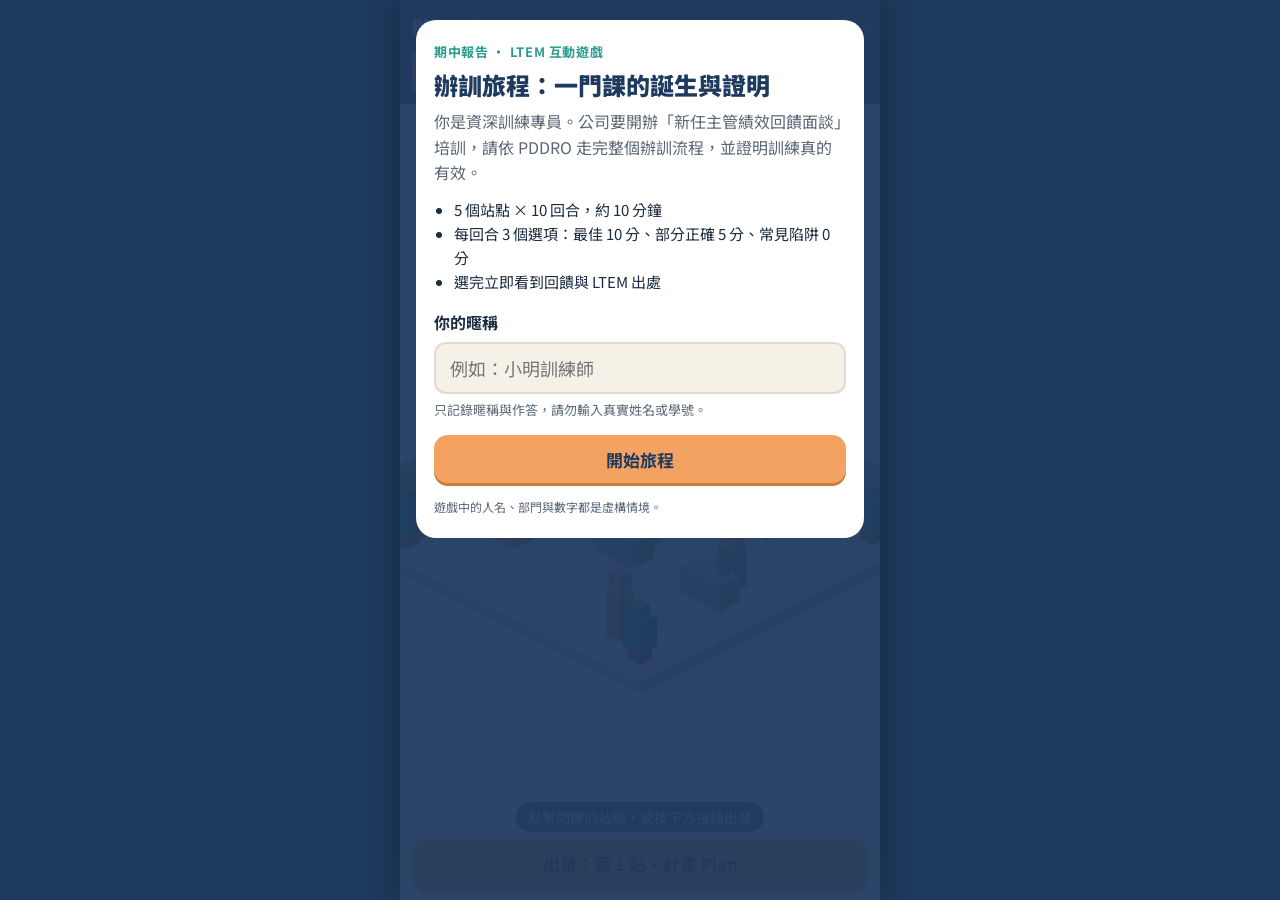
==== index.html @ 062fa1ef "辦訓旅程：LTEM 互動遊戲初版 手機直式優先的等角 2.5D 網頁遊戲、10 回合 PDDRO 情境題、講者 QR Code 投影頁與 Google Apps Script 成績後台。  Co-Au" ====
<!doctype html>
<html lang="zh-Hant-TW">
<head>
  <meta charset="utf-8">
  <meta name="viewport" content="width=device-width, initial-scale=1, viewport-fit=cover">
  <meta name="theme-color" content="#1F3A5F">
  <title>辦訓旅程</title>
  <link rel="preconnect" href="https://fonts.googleapis.com">
  <link rel="preconnect" href="https://fonts.gstatic.com" crossorigin>
  <link href="https://fonts.googleapis.com/css2?family=Noto+Sans+TC:wght@400;500;700;900&display=swap" rel="stylesheet">
  <link rel="stylesheet" href="style.css">
</head>
<body>
<div id="app">
  <header id="hud">
    <div class="hud-top">
      <div class="brand">辦訓旅程</div>
      <div class="round-info" id="roundInfo">第 0 / 10 回合</div>
      <div class="score">分數 <b id="score">0</b><span>/100</span></div>
    </div>
    <ol id="progress" aria-label="PDDRO 進度"></ol>
  </header>

  <main id="stage">
    <canvas id="map" aria-label="等角辦公室地圖，五個 PDDRO 站點"></canvas>
    <div id="mapCta">
      <p id="hint">點擊閃爍的站點，或按下方按鈕出發</p>
      <button id="goBtn" class="btn primary">前往第 1 站</button>
    </div>
  </main>

  <!-- 對話框 -->
  <section id="dialog" class="sheet" hidden aria-live="polite">
    <div class="sheet-inner" id="sheetInner">
      <div class="station-tag" id="stationTag"></div>
      <div class="speaker">
        <div class="avatar" id="avatar" aria-hidden="true"></div>
        <div>
          <div class="role" id="role"></div>
          <div class="line" id="line"></div>
        </div>
      </div>
      <div class="options" id="options"></div>
      <div class="feedback" id="feedback" hidden>
        <div class="fb-head" id="fbHead"></div>
        <p class="fb-why"><b>為什麼：</b><span id="fbWhy"></span></p>
        <details class="fb-all">
          <summary>展開三個選項的說明</summary>
          <div id="fbAll"></div>
        </details>
        <button id="nextBtn" class="btn primary block">下一步</button>
      </div>
    </div>
  </section>

  <!-- 開場 -->
  <section id="start" class="overlay">
    <div class="card">
      <div class="kicker">期中報告 · LTEM 互動遊戲</div>
      <h1 id="gameTitle">辦訓旅程：一門課的誕生與證明</h1>
      <p class="lead" id="gameSub"></p>
      <ul class="howto">
        <li>5 個站點 × 10 回合，約 10 分鐘</li>
        <li>每回合 3 個選項：最佳 10 分、部分正確 5 分、常見陷阱 0 分</li>
        <li>選完立即看到回饋與 LTEM 出處</li>
      </ul>
      <form id="startForm" autocomplete="off">
        <label for="nick">你的暱稱</label>
        <input id="nick" name="nick" maxlength="12" placeholder="例如：小明訓練師" required enterkeyhint="go">
        <p class="privacy">只記錄暱稱與作答，請勿輸入真實姓名或學號。</p>
        <button type="submit" class="btn primary block" id="startBtn">開始旅程</button>
      </form>
      <div id="resumeBox" hidden>
        <button class="btn primary block" id="resumeBtn">繼續上次進度</button>
        <button class="btn ghost block" id="restartBtn">重新開始</button>
      </div>
      <p class="note" id="gameNote"></p>
    </div>
  </section>

  <!-- 結局 -->
  <section id="end" class="overlay" hidden>
    <div class="card end-card">
      <div class="kicker">旅程完成</div>
      <div class="final-score"><b id="endScore">0</b><span>/ 100</span></div>
      <h1 id="endTitle"></h1>
      <p class="lead" id="endText"></p>
      <div class="upload" id="uploadStatus"></div>
      <div class="mini-card">
        <h2>你在 10 回合中，最常卡在哪個 PDDRO 構面</h2>
        <p id="weakStation"></p>
        <div id="reviewList"></div>
      </div>
      <button class="btn primary block" id="againBtn">再玩一次</button>
      <details class="refs">
        <summary>引用來源</summary>
        <div id="refs"></div>
      </details>
    </div>
  </section>

  <div id="toast" role="status"></div>
</div>

<script src="config.js"></script>
<script src="iso.js"></script>
<script src="game.js"></script>
</body>
</html>
---- style.css ----
:root {
  --navy: #1F3A5F;
  --teal: #2A9D8F;
  --amber: #F4A261;
  --cream: #F6F1E7;
  --ink: #1B2B40;
  --muted: #5B6676;
  --line: #E2DACB;
  --good: #2A9D8F;
  --mid: #D98A3D;
  --bad: #C2553F;
  --font: "Noto Sans TC", "PingFang TC", "Microsoft JhengHei", system-ui, sans-serif;
}

* { box-sizing: border-box; -webkit-tap-highlight-color: transparent; }
html, body { margin: 0; height: 100%; }
body {
  background: var(--navy);
  color: var(--ink);
  font-family: var(--font);
  font-size: 16px;
  line-height: 1.6;
  -webkit-text-size-adjust: 100%;
  overscroll-behavior: none;
}
button, input { font: inherit; }
[hidden] { display: none !important; }

#app {
  position: relative;
  max-width: 480px;
  margin: 0 auto;
  height: 100vh;
  height: 100dvh;
  display: flex;
  flex-direction: column;
  background: var(--cream);
  overflow: hidden;
}
@media (min-width: 560px) {
  #app { box-shadow: 0 0 40px rgba(0,0,0,.35); }
}

/* ---------- HUD ---------- */
#hud {
  flex: none;
  background: var(--navy);
  color: #fff;
  padding: calc(8px + env(safe-area-inset-top)) 12px 10px;
}
.hud-top { display: flex; align-items: center; gap: 8px; }
.brand { font-weight: 900; letter-spacing: .06em; font-size: 17px; }
.round-info { flex: 1; text-align: center; font-size: 13px; opacity: .8; }
.score { font-size: 14px; white-space: nowrap; }
.score b { font-size: 22px; color: var(--amber); margin-left: 4px; }
.score span { opacity: .7; font-size: 13px; }

#progress {
  list-style: none; margin: 8px 0 0; padding: 0;
  display: grid; grid-template-columns: repeat(5, 1fr); gap: 4px;
}
#progress li {
  text-align: center; font-size: 12px; line-height: 1.2;
  padding: 6px 2px; border-radius: 8px;
  background: rgba(255,255,255,.1); color: rgba(255,255,255,.6);
}
#progress li b { display: block; font-size: 14px; }
#progress li.active { background: var(--amber); color: var(--navy); font-weight: 700; }
#progress li.done { background: var(--teal); color: #fff; }

/* ---------- 地圖 ---------- */
#stage { position: relative; flex: 1; min-height: 0; }
#map { position: absolute; inset: 0; width: 100%; height: 100%; display: block; touch-action: manipulation; cursor: pointer; }
#mapCta {
  position: absolute; left: 12px; right: 12px;
  bottom: calc(12px + env(safe-area-inset-bottom));
  text-align: center;
}
#hint {
  margin: 0 auto 8px; display: inline-block;
  background: rgba(31,58,95,.85); color: #fff; font-size: 14px;
  padding: 4px 12px; border-radius: 999px;
}

/* ---------- 按鈕 ---------- */
.btn {
  min-height: 48px; padding: 10px 18px; border-radius: 14px; border: 0;
  font-size: 17px; font-weight: 700; cursor: pointer;
}
.btn.block { display: block; width: 100%; }
.btn.primary { background: var(--amber); color: var(--navy); box-shadow: 0 3px 0 #C97F3F; }
.btn.primary:active { transform: translateY(2px); box-shadow: 0 1px 0 #C97F3F; }
.btn.ghost { background: transparent; color: var(--navy); border: 2px solid var(--line); margin-top: 10px; }
#goBtn { width: 100%; }
.btn:focus-visible, .opt:focus-visible { outline: 3px solid var(--teal); outline-offset: 2px; }

/* ---------- 對話框 ---------- */
.sheet {
  position: absolute; left: 0; right: 0; bottom: 0;
  max-height: 82%;
  background: #fff;
  border-radius: 20px 20px 0 0;
  box-shadow: 0 -8px 30px rgba(31,58,95,.25);
  display: flex; flex-direction: column;
  animation: up .25s ease-out;
  z-index: 5;
}
@keyframes up { from { transform: translateY(30px); opacity: 0; } to { transform: none; opacity: 1; } }
.sheet-inner {
  overflow-y: auto; -webkit-overflow-scrolling: touch;
  padding: 14px 16px calc(16px + env(safe-area-inset-bottom));
}
.station-tag {
  display: inline-block; font-size: 13px; font-weight: 700;
  background: var(--cream); color: var(--navy);
  padding: 2px 10px; border-radius: 999px; margin-bottom: 8px;
}
.speaker { display: flex; gap: 10px; align-items: flex-start; }
.avatar {
  flex: none; width: 40px; height: 40px; border-radius: 10px;
  background: var(--navy); position: relative; margin-top: 2px;
}
.avatar::before {
  content: ""; position: absolute; left: 11px; top: 6px; width: 18px; height: 16px;
  border-radius: 4px; background: #FBE3CB;
}
.role { font-weight: 900; color: var(--navy); font-size: 15px; }
.line { font-size: 17px; font-weight: 500; line-height: 1.55; }

.options { display: grid; gap: 10px; margin-top: 14px; }
.opt {
  display: flex; gap: 10px; align-items: flex-start; text-align: left;
  min-height: 52px; width: 100%;
  padding: 12px 14px; border-radius: 14px;
  border: 2px solid var(--line); background: var(--cream); color: var(--ink);
  font-size: 16px; line-height: 1.5; cursor: pointer;
}
.opt .k {
  flex: none; width: 26px; height: 26px; border-radius: 8px;
  display: grid; place-items: center; font-weight: 900; font-size: 14px;
  background: var(--navy); color: #fff;
}
.opt:not(:disabled):active { border-color: var(--amber); }
.opt:disabled { cursor: default; opacity: .55; }
.opt.picked { opacity: 1; border-color: var(--navy); background: #fff; }
.opt .pts { margin-left: auto; flex: none; font-weight: 900; font-size: 14px; }

.feedback { margin-top: 14px; }
.fb-head {
  display: flex; align-items: center; gap: 10px;
  font-weight: 900; font-size: 18px; padding: 10px 12px; border-radius: 12px; color: #fff;
}
.fb-head.s10 { background: var(--good); }
.fb-head.s5 { background: var(--mid); }
.fb-head.s0 { background: var(--bad); }
.fb-why { margin: 10px 0; }
.fb-all { margin: 8px 0 14px; border: 1px solid var(--line); border-radius: 12px; padding: 0 12px; }
.fb-all summary { min-height: 44px; display: flex; align-items: center; font-weight: 700; color: var(--navy); cursor: pointer; }
.fb-item { border-top: 1px dashed var(--line); padding: 10px 0; font-size: 15px; }
.fb-item .t { font-weight: 700; }
.tag { display: inline-block; font-size: 12px; font-weight: 900; padding: 0 8px; border-radius: 999px; color: #fff; margin-right: 6px; vertical-align: 1px; }
.tag.s10 { background: var(--good); } .tag.s5 { background: var(--mid); } .tag.s0 { background: var(--bad); }

/* ---------- 疊層 ---------- */
.overlay {
  position: absolute; inset: 0; z-index: 10;
  background: rgba(31,58,95,.94);
  overflow-y: auto; -webkit-overflow-scrolling: touch;
  padding: calc(20px + env(safe-area-inset-top)) 16px calc(20px + env(safe-area-inset-bottom));
}
.card { background: #fff; border-radius: 20px; padding: 22px 18px; }
.kicker { font-size: 13px; color: var(--teal); font-weight: 700; letter-spacing: .05em; }
.card h1 { font-size: 24px; line-height: 1.35; margin: 6px 0 8px; color: var(--navy); font-weight: 900; }
.lead { margin: 0 0 12px; color: var(--muted); }
.howto { margin: 0 0 16px; padding-left: 20px; font-size: 15px; }
label { display: block; font-weight: 700; margin-bottom: 6px; }
input#nick {
  width: 100%; min-height: 50px; font-size: 18px; padding: 10px 14px;
  border: 2px solid var(--line); border-radius: 12px; background: var(--cream);
}
input#nick:focus { outline: none; border-color: var(--teal); }
.privacy { font-size: 13px; color: var(--muted); margin: 6px 0 14px; }
.note { font-size: 12px; color: var(--muted); margin: 14px 0 0; }

.end-card { text-align: center; }
.final-score { margin-top: 6px; color: var(--navy); }
.final-score b { font-size: 64px; font-weight: 900; line-height: 1; color: var(--amber); }
.final-score span { font-size: 18px; font-weight: 700; margin-left: 4px; }
.upload { font-size: 14px; border-radius: 10px; padding: 8px 10px; margin: 0 0 14px; background: var(--cream); }
.upload.ok { background: #E3F3F0; color: #1D6E64; }
.upload.fail { background: #FBE7E2; color: #9B3B27; font-weight: 700; }
.mini-card { text-align: left; background: var(--cream); border-radius: 14px; padding: 14px; margin-bottom: 16px; }
.mini-card h2 { font-size: 15px; margin: 0 0 6px; color: var(--navy); }
.mini-card #weakStation { margin: 0 0 8px; font-weight: 700; font-size: 18px; color: var(--bad); }
.review { background: #fff; border-radius: 10px; padding: 10px 12px; margin-top: 8px; font-size: 14px; }
.review .r { font-weight: 900; color: var(--navy); }
.refs { text-align: left; font-size: 12px; color: var(--muted); margin-top: 14px; }
.refs summary { min-height: 44px; display: flex; align-items: center; justify-content: center; cursor: pointer; }
.refs p { margin: 0 0 8px; word-break: break-word; }

/* ---------- toast ---------- */
#toast {
  position: absolute; left: 50%; top: 110px; transform: translateX(-50%) translateY(-10px);
  background: var(--navy); color: #fff; padding: 8px 16px; border-radius: 999px;
  font-size: 15px; font-weight: 700; opacity: 0; pointer-events: none;
  transition: opacity .2s, transform .2s; z-index: 20; max-width: 90%; text-align: center;
}
#toast.show { opacity: 1; transform: translateX(-50%) translateY(0); }

@media (prefers-reduced-motion: reduce) { .sheet { animation: none; } }
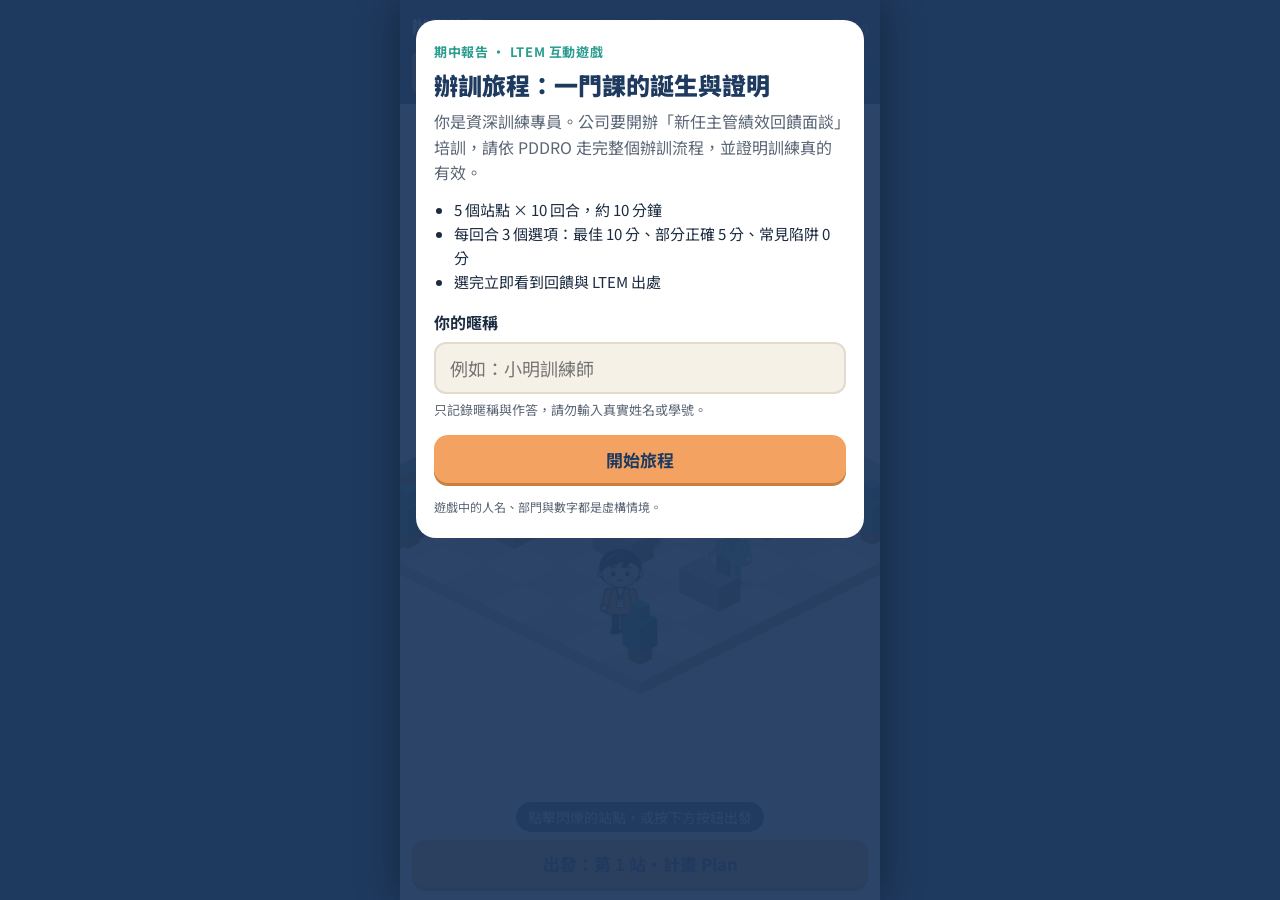
==== commit 81f9cc5c: "角色改版 POC：主角與教育訓練主管的 Q 版角色、對話立繪與表情回饋 - 新增 characters.js 角色視覺系統（程式繪製向量角色） - 地圖人物改用角色圖像，未設計角色退回原方塊造型 - " ====
--- a/index.html
+++ b/index.html
@@ -33,16 +33,19 @@
   <section id="dialog" class="sheet" hidden aria-live="polite">
     <div class="sheet-inner" id="sheetInner">
       <div class="station-tag" id="stationTag"></div>
-      <div class="speaker">
-        <div class="avatar" id="avatar" aria-hidden="true"></div>
-        <div>
+      <div class="speaker" id="speaker">
+        <div class="portrait" id="portrait" aria-hidden="true">
+          <img id="portraitImg" alt="" hidden>
+          <div class="avatar" id="avatar"></div>
+        </div>
+        <div class="bubble">
           <div class="role" id="role"></div>
           <div class="line" id="line"></div>
         </div>
       </div>
       <div class="options" id="options"></div>
       <div class="feedback" id="feedback" hidden>
-        <div class="fb-head" id="fbHead"></div>
+        <div class="fb-head" id="fbHead"><img class="fb-face" id="fbFace" alt="" hidden><span id="fbText"></span></div>
         <p class="fb-why"><b>為什麼：</b><span id="fbWhy"></span></p>
         <details class="fb-all">
           <summary>展開三個選項的說明</summary>
@@ -103,6 +106,7 @@
 </div>
 
 <script src="config.js"></script>
+<script src="characters.js"></script>
 <script src="iso.js"></script>
 <script src="game.js"></script>
 </body>
--- a/style.css
+++ b/style.css
@@ -116,10 +116,41 @@
   padding: 2px 10px; border-radius: 999px; margin-bottom: 8px;
 }
 .speaker { display: flex; gap: 10px; align-items: flex-start; }
+.portrait { flex: none; position: relative; }
 .avatar {
   flex: none; width: 40px; height: 40px; border-radius: 10px;
   background: var(--navy); position: relative; margin-top: 2px;
 }
+/* 有角色立繪時：左側半身像＋右側對話泡泡 */
+.speaker.has-img { align-items: flex-end; }
+.portrait.has-img {
+  --ph: min(168px, 22vh);
+  height: var(--ph); width: calc(var(--ph) * 2 / 3);
+  margin: -4px 0 0 -6px;
+  background: radial-gradient(ellipse 70% 60% at 50% 62%, #E8F4F1 0 62%, transparent 63%);
+}
+@supports (height: 1dvh) { .portrait.has-img { --ph: min(168px, 22dvh); } }
+.portrait img {
+  display: block; width: 100%; height: 100%;
+  animation: breathe 3.2s ease-in-out infinite;
+  transform-origin: 50% 100%;
+}
+.portrait img.enter { animation: enter .22s ease-out, breathe 3.2s ease-in-out .22s infinite; }
+.portrait img.swap { animation: swap .2s ease-out, breathe 3.2s ease-in-out .2s infinite; }
+@keyframes enter { from { opacity: 0; transform: translateY(14px); } to { opacity: 1; transform: none; } }
+@keyframes swap { from { opacity: .35; transform: scale(.97); } to { opacity: 1; transform: none; } }
+@keyframes breathe { 0%, 100% { transform: none; } 50% { transform: translateY(-1.5px) scale(1.006); } }
+.speaker.has-img .bubble {
+  flex: 1; min-width: 0; position: relative;
+  background: var(--cream); border: 2px solid var(--line); border-radius: 14px;
+  padding: 8px 12px; margin-bottom: 10px;
+}
+.speaker.has-img .bubble::before {
+  content: ""; position: absolute; left: -9px; bottom: 16px; width: 14px; height: 14px;
+  background: var(--cream); border-left: 2px solid var(--line); border-bottom: 2px solid var(--line);
+  transform: rotate(45deg);
+}
+.fb-face { width: 40px; height: 40px; object-fit: cover; object-position: 50% 18%; border-radius: 50%; background: #fff; flex: none; }
 .avatar::before {
   content: ""; position: absolute; left: 11px; top: 6px; width: 18px; height: 16px;
   border-radius: 4px; background: #FBE3CB;
@@ -207,4 +238,6 @@
 }
 #toast.show { opacity: 1; transform: translateX(-50%) translateY(0); }
 
-@media (prefers-reduced-motion: reduce) { .sheet { animation: none; } }
+@media (prefers-reduced-motion: reduce) {
+  .sheet, .portrait img, .portrait img.enter, .portrait img.swap { animation: none; }
+}
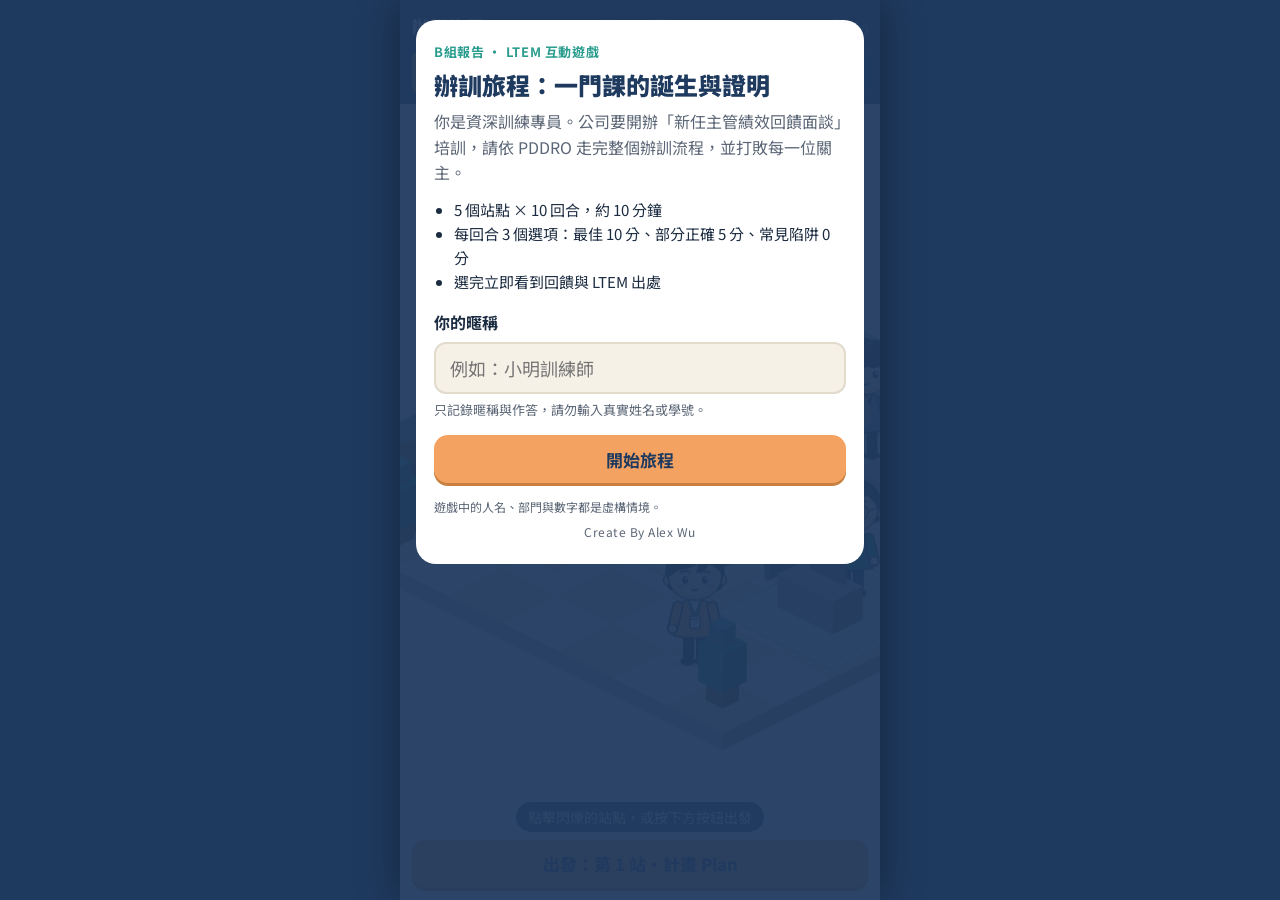
==== commit da7bd912: "首頁文字更新、加入作者；結局可下載與查閱所有題目＆答案 - 首頁標示改為「B組報告」，副標題改為「打敗每一位關主」，下方加上 Create By Alex Wu - 結局「再玩一次」下方新增「下載所有" ====
--- a/index.html
+++ b/index.html
@@ -59,7 +59,7 @@
   <!-- 開場 -->
   <section id="start" class="overlay">
     <div class="card">
-      <div class="kicker">期中報告 · LTEM 互動遊戲</div>
+      <div class="kicker">B組報告 · LTEM 互動遊戲</div>
       <h1 id="gameTitle">辦訓旅程：一門課的誕生與證明</h1>
       <p class="lead" id="gameSub"></p>
       <ul class="howto">
@@ -78,6 +78,7 @@
         <button class="btn ghost block" id="restartBtn">重新開始</button>
       </div>
       <p class="note" id="gameNote"></p>
+      <p class="credit">Create By Alex Wu</p>
     </div>
   </section>
 
@@ -95,6 +96,9 @@
         <div id="reviewList"></div>
       </div>
       <button class="btn primary block" id="againBtn">再玩一次</button>
+      <button class="btn ghost block" id="downloadBtn">下載所有題目＆答案</button>
+      <button class="btn ghost block" id="reviewAllBtn" aria-expanded="false" aria-controls="allAnswers">查閱所有題目＆答案</button>
+      <div class="all-answers" id="allAnswers" hidden></div>
       <details class="refs">
         <summary>引用來源</summary>
         <div id="refs"></div>
--- a/style.css
+++ b/style.css
@@ -229,6 +229,21 @@
 .refs summary { min-height: 44px; display: flex; align-items: center; justify-content: center; cursor: pointer; }
 .refs p { margin: 0 0 8px; word-break: break-word; }
 
+.credit { margin: 6px 0 0; text-align: center; font-size: 12px; color: var(--muted); letter-spacing: .04em; }
+
+/* ---------- 所有題目＆答案 ---------- */
+.all-answers { text-align: left; margin-top: 12px; }
+.as-round { background: var(--cream); border-radius: 14px; padding: 12px; margin-bottom: 12px; }
+.as-round h3 { margin: 0 0 4px; font-size: 15px; color: var(--navy); }
+.as-line { margin: 0 0 8px; font-weight: 700; font-size: 15px; }
+.as-opts { list-style: none; margin: 0; padding: 0; }
+.as-opt { background: #fff; border: 1px solid var(--line); border-radius: 10px; padding: 8px 10px; margin-top: 8px; font-size: 14px; }
+.as-opt.picked { border: 2px solid var(--navy); }
+.as-head { display: flex; gap: 8px; align-items: center; margin-bottom: 2px; }
+.as-head .mine { font-size: 12px; font-weight: 900; color: var(--navy); }
+.as-text { font-weight: 700; }
+.as-fb { color: var(--muted); }
+
 /* ---------- toast ---------- */
 #toast {
   position: absolute; left: 50%; top: 110px; transform: translateX(-50%) translateY(-10px);
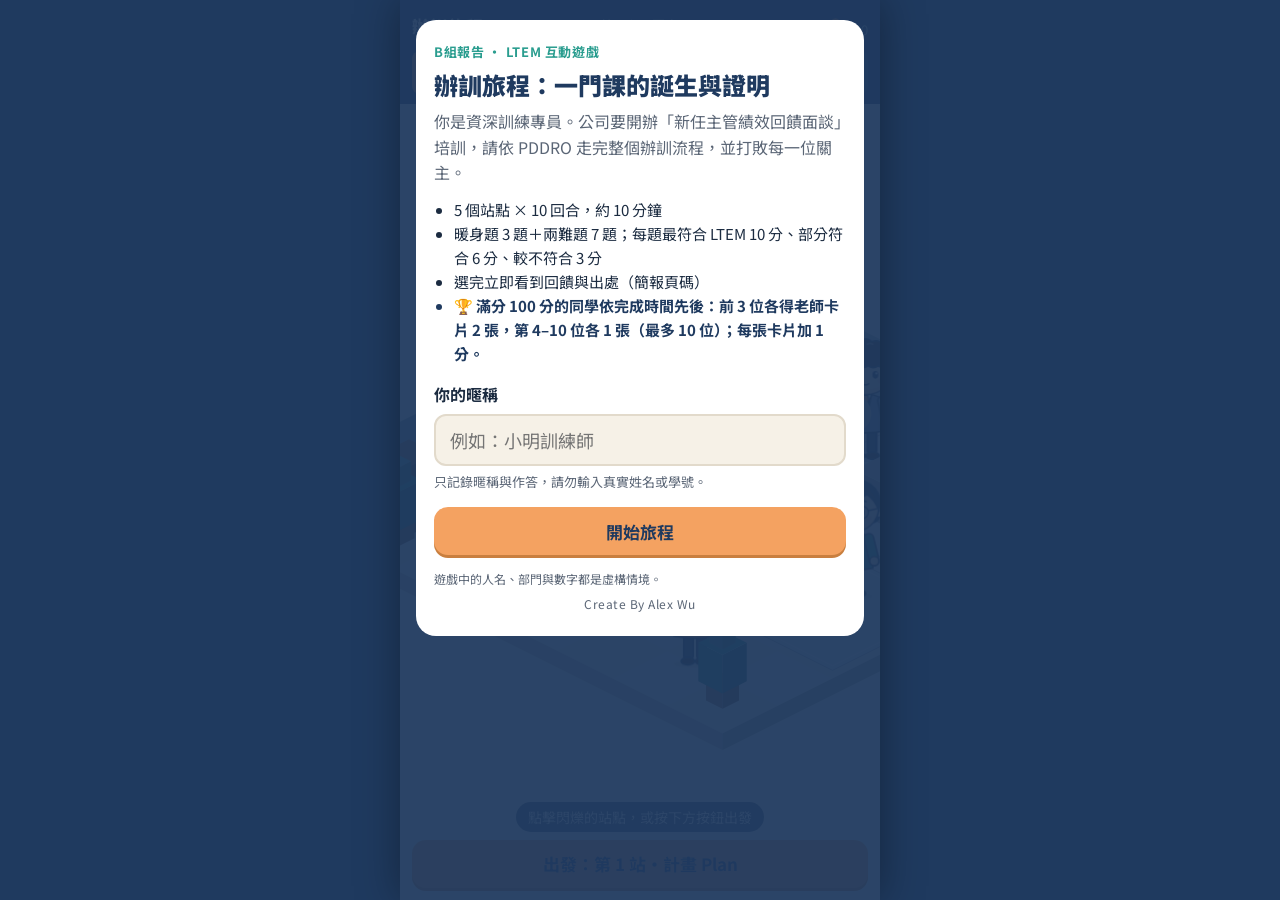
==== commit 38ebb806: "題目改為規格書第 2 版；取消 Google 後端，改為滿分得卡畫面 - rounds.json：10 回合照 v2 原文（暖身題 3＋兩難題 7、計分 10／6／3）、新結局分數區間與引用來源，移除" ====
--- a/index.html
+++ b/index.html
@@ -32,7 +32,7 @@
   <!-- 對話框 -->
   <section id="dialog" class="sheet" hidden aria-live="polite">
     <div class="sheet-inner" id="sheetInner">
-      <div class="station-tag" id="stationTag"></div>
+      <div class="tag-row"><div class="station-tag" id="stationTag"></div><span class="qtype" id="qtype"></span></div>
       <div class="speaker" id="speaker">
         <div class="portrait" id="portrait" aria-hidden="true">
           <img id="portraitImg" alt="" hidden>
@@ -64,8 +64,9 @@
       <p class="lead" id="gameSub"></p>
       <ul class="howto">
         <li>5 個站點 × 10 回合，約 10 分鐘</li>
-        <li>每回合 3 個選項：最佳 10 分、部分正確 5 分、常見陷阱 0 分</li>
-        <li>選完立即看到回饋與 LTEM 出處</li>
+        <li>暖身題 3 題＋兩難題 7 題；每題最符合 LTEM 10 分、部分符合 6 分、較不符合 3 分</li>
+        <li>選完立即看到回饋與出處（簡報頁碼）</li>
+        <li class="reward-li">🏆 <span id="rewardRule"></span></li>
       </ul>
       <form id="startForm" autocomplete="off">
         <label for="nick">你的暱稱</label>
@@ -89,9 +90,11 @@
       <div class="final-score"><b id="endScore">0</b><span>/ 100</span></div>
       <h1 id="endTitle"></h1>
       <p class="lead" id="endText"></p>
-      <div class="upload" id="uploadStatus"></div>
+      <div class="reward" id="reward"></div>
       <div class="mini-card">
-        <h2>你在 10 回合中，最常卡在哪個 PDDRO 構面</h2>
+        <h2>每回合得分</h2>
+        <ol class="round-scores" id="roundScores" aria-label="第 1 到第 10 回合得分"></ol>
+        <h2>你最常在哪個 PDDRO 構面失分</h2>
         <p id="weakStation"></p>
         <div id="reviewList"></div>
       </div>
--- a/style.css
+++ b/style.css
@@ -113,8 +113,12 @@
 .station-tag {
   display: inline-block; font-size: 13px; font-weight: 700;
   background: var(--cream); color: var(--navy);
-  padding: 2px 10px; border-radius: 999px; margin-bottom: 8px;
-}
+  padding: 2px 10px; border-radius: 999px;
+}
+.tag-row { display: flex; flex-wrap: wrap; gap: 6px; align-items: center; margin-bottom: 8px; }
+.qtype { font-size: 13px; font-weight: 900; padding: 2px 10px; border-radius: 999px; color: #fff; }
+.qtype.warm { background: var(--teal); }
+.qtype.dilemma { background: var(--navy); }
 .speaker { display: flex; gap: 10px; align-items: flex-start; }
 .portrait { flex: none; position: relative; }
 .avatar {
@@ -156,7 +160,7 @@
   border-radius: 4px; background: #FBE3CB;
 }
 .role { font-weight: 900; color: var(--navy); font-size: 15px; }
-.line { font-size: 17px; font-weight: 500; line-height: 1.55; }
+.line { font-size: 17px; font-weight: 500; line-height: 1.55; white-space: pre-line; }
 
 .options { display: grid; gap: 10px; margin-top: 14px; }
 .opt {
@@ -182,15 +186,15 @@
   font-weight: 900; font-size: 18px; padding: 10px 12px; border-radius: 12px; color: #fff;
 }
 .fb-head.s10 { background: var(--good); }
-.fb-head.s5 { background: var(--mid); }
-.fb-head.s0 { background: var(--bad); }
+.fb-head.s6 { background: var(--mid); }
+.fb-head.s3 { background: var(--bad); }
 .fb-why { margin: 10px 0; }
 .fb-all { margin: 8px 0 14px; border: 1px solid var(--line); border-radius: 12px; padding: 0 12px; }
 .fb-all summary { min-height: 44px; display: flex; align-items: center; font-weight: 700; color: var(--navy); cursor: pointer; }
 .fb-item { border-top: 1px dashed var(--line); padding: 10px 0; font-size: 15px; }
 .fb-item .t { font-weight: 700; }
 .tag { display: inline-block; font-size: 12px; font-weight: 900; padding: 0 8px; border-radius: 999px; color: #fff; margin-right: 6px; vertical-align: 1px; }
-.tag.s10 { background: var(--good); } .tag.s5 { background: var(--mid); } .tag.s0 { background: var(--bad); }
+.tag.s10 { background: var(--good); } .tag.s6 { background: var(--mid); } .tag.s3 { background: var(--bad); }
 
 /* ---------- 疊層 ---------- */
 .overlay {
@@ -217,9 +221,24 @@
 .final-score { margin-top: 6px; color: var(--navy); }
 .final-score b { font-size: 64px; font-weight: 900; line-height: 1; color: var(--amber); }
 .final-score span { font-size: 18px; font-weight: 700; margin-left: 4px; }
-.upload { font-size: 14px; border-radius: 10px; padding: 8px 10px; margin: 0 0 14px; background: var(--cream); }
-.upload.ok { background: #E3F3F0; color: #1D6E64; }
-.upload.fail { background: #FBE7E2; color: #9B3B27; font-weight: 700; }
+/* 滿分得卡 */
+.reward { font-size: 14px; border-radius: 12px; padding: 10px 12px; margin: 0 0 14px; background: var(--cream); color: var(--muted); text-align: left; }
+.reward b { color: var(--navy); }
+.reward.perfect { background: #FFF4D6; border: 3px solid var(--amber); color: var(--ink, #1B2B40); }
+.rw-title { font-size: 18px; font-weight: 900; color: var(--navy); text-align: center; margin-bottom: 8px; }
+.rw-meta { display: grid; grid-template-columns: auto 1fr; gap: 2px 12px; margin: 0 0 8px; font-size: 15px; }
+.rw-meta dt { color: var(--muted); }
+.rw-meta dd { margin: 0; font-weight: 700; word-break: break-all; }
+.rw-meta dd.big { font-size: 26px; font-weight: 900; color: var(--navy); line-height: 1.2; font-variant-numeric: tabular-nums; }
+.rw-meta .live { display: inline-block; width: 8px; height: 8px; border-radius: 50%; background: #C2553F; vertical-align: 2px; animation: blink 1s steps(2, start) infinite; }
+@keyframes blink { to { visibility: hidden; } }
+.rw-rule { margin: 0; font-size: 13px; color: var(--muted); }
+.reward-li { font-weight: 700; color: var(--navy); }
+.round-scores { list-style: none; margin: 0 0 12px; padding: 0; display: grid; grid-template-columns: repeat(5, 1fr); gap: 6px; }
+.round-scores li { background: #fff; border-radius: 8px; text-align: center; padding: 4px 0; border-top: 4px solid var(--line); }
+.round-scores li span { display: block; font-size: 11px; color: var(--muted); }
+.round-scores li b { font-size: 17px; }
+.round-scores li.s10 { border-color: var(--good); } .round-scores li.s6 { border-color: var(--mid); } .round-scores li.s3 { border-color: var(--bad); }
 .mini-card { text-align: left; background: var(--cream); border-radius: 14px; padding: 14px; margin-bottom: 16px; }
 .mini-card h2 { font-size: 15px; margin: 0 0 6px; color: var(--navy); }
 .mini-card #weakStation { margin: 0 0 8px; font-weight: 700; font-size: 18px; color: var(--bad); }
@@ -254,5 +273,6 @@
 #toast.show { opacity: 1; transform: translateX(-50%) translateY(0); }
 
 @media (prefers-reduced-motion: reduce) {
+  .rw-meta .live { animation: none; }
   .sheet, .portrait img, .portrait img.enter, .portrait img.swap { animation: none; }
 }
